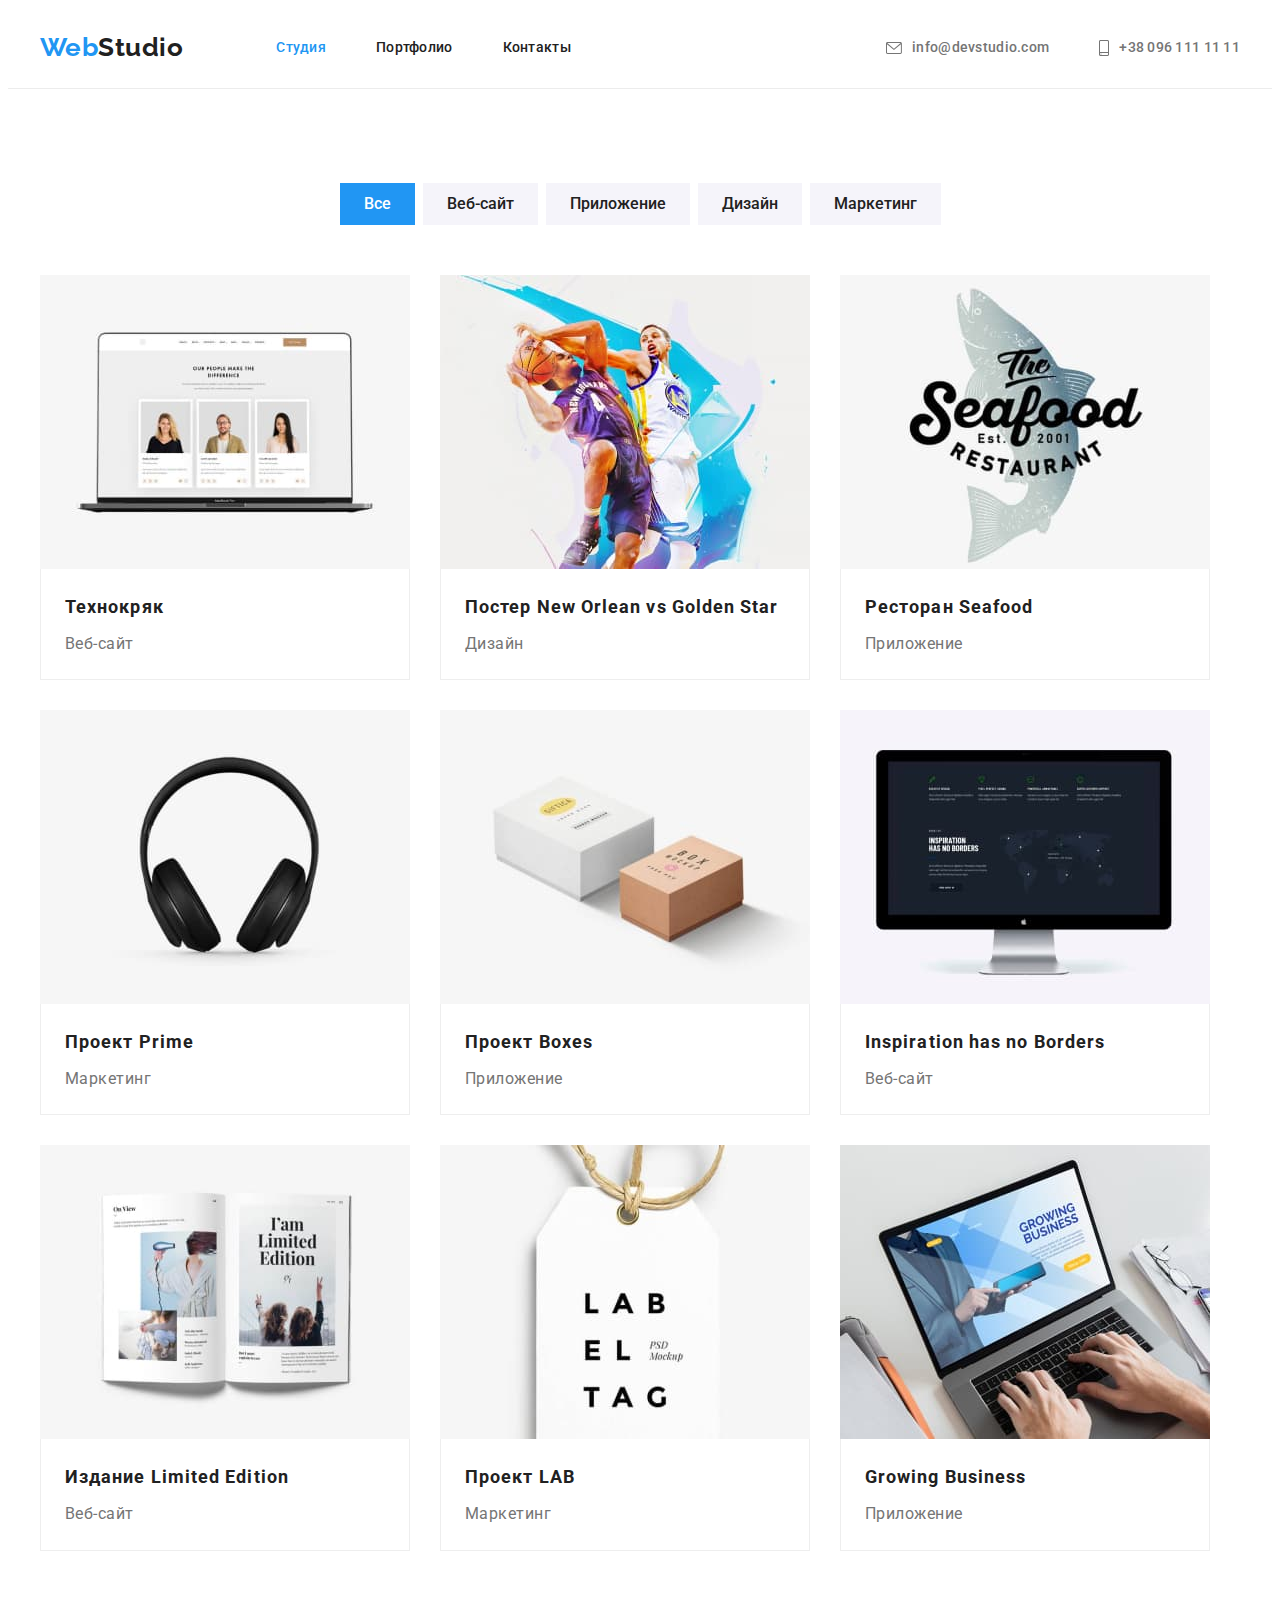
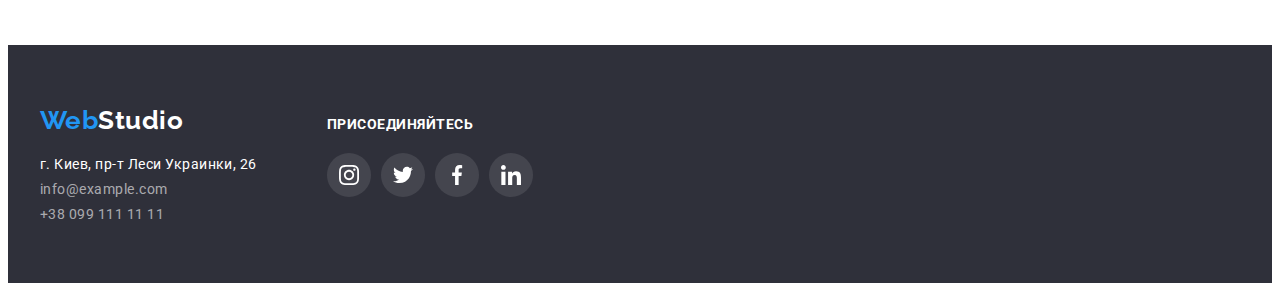
==== portfolio.html @ a0297d85 "+" ====
<!DOCTYPE html>
<html lang="ru">

<head>
    <meta charset="UTF-8">
    <meta http-equiv="X-UA-Compatible" content="IE=edge">
    <meta name="viewport" content="width=device-width, initial-scale=1.0">
    <title>Document</title>
    <link
        href="https://fonts.googleapis.com/css2?family=Raleway:wght@700&family=Roboto:wght@400;500;700;900&display=swap"
        rel="stylesheet">
    <link rel="stylesheet" href="https://cdnjs.cloudflare.com/ajax/libs/modern-normalize/1.1.0/modern-normalize.min.css"
        integrity="sha512-wpPYUAdjBVSE4KJnH1VR1HeZfpl1ub8YT/NKx4PuQ5NmX2tKuGu6U/JRp5y+Y8XG2tV+wKQpNHVUX03MfMFn9Q=="
        crossorigin="anonymous" referrerpolicy="no-referrer" />
    <link rel="stylesheet" href="./css/styles.css">
</head>

<body>
    <!--шапка сайта-->
    <header class="header">
        <div class="container main-nav">
            <nav class="site-nav">
                <a href="./index.html" class="logo-header">
                    <span class="accent-logo">Web</span>Studio
                </a>
                <ul class="site-nav list">
                    <li class="item"><a href="./index.html" class="nav-link active-page">Студия</a></li>
                    <li class="item"><a href="./portfolio.html" class="nav-link">Портфолио</a></li>
                    <li class="item"><a href="" class="nav-link">Контакты</a></li>
                </ul>
            </nav>
            <ul class="info-header">
                <li class="item"><a href="mailto:info@devstudio.com" class="nav-info">
                        <svg class="icon-mail" width="16px" height="12px">
                            <use href='./images/sprite.svg#icon-mail'></use>
                        </svg>
                        info@devstudio.com</a></li>
                <li class="item"><a href="tel:+380961111111" class="nav-info">
                        <svg class="icon-phone" width="10px" height="16px">
                            <use href='./images/sprite.svg#icon-phone'></use>
                        </svg>
                        +38 096 111 11 11</a></li>
            </ul>
        </div>
    </header>

    <!-- main сайта -->
    <main>
        <!-- Портфолио -->
        <section class="section">
            <div class="container">
                <h1 class="portfolio-main visually-hidden">Портфолио</h1>
                <ul class="filter">
                    <li class="item"><button type="button" class="filter-button active-button">Все</button></li>
                    <li class="item"><button type="button" class="filter-button">Веб-сайт</button></li>
                    <li class="item"><button type="button" class="filter-button">Приложение</button></li>
                    <li class="item"><button type="button" class="filter-button">Дизайн</button></li>
                    <li class="item"><button type="button" class="filter-button">Маркетинг</button></li>
                </ul>
                <ul class="portfolio-list">
                    <li class="item">
                        <a href="">
                            <img src="./images/1.jpg" alt="список работников компании на ноутбуке" width="370">
                            <div class="portfolio-box">
                                <h3 class="portfolio-title">Технокряк</h3>
                                <p class="portfolio-text">Веб-сайт</p>
                            </div>
                        </a>
                    </li>
                    <li class="item">
                        <a href="">
                            <img src="./images/2.jpg" alt="два баскетболиста" width="370">
                            <div class="portfolio-box">
                                <h3 class="portfolio-title">Постер New Orlean vs Golden Star</h3>
                                <p class="portfolio-text">Дизайн</p>
                            </div>
                        </a>
                    </li>
                    <li class="item">
                        <a href="">
                            <img src="./images/3.jpg" alt="логотип ресторана с рыбой" width="370">
                            <div class="portfolio-box">
                                <h3 class="portfolio-title">Ресторан Seafood</h3>
                                <p class="portfolio-text">Приложение</p>
                            </div>
                        </a>
                    </li>
                    <li class="item">
                        <a href="">
                            <img src="./images/4.jpg" alt="наушники" width="370">
                            <div class="portfolio-box">
                                <h3 class="portfolio-title">Проект Prime</h3>
                                <p class="portfolio-text">Маркетинг</p>
                            </div>
                        </a>
                    </li>
                    <li class="item">
                        <a href="">
                            <img src="./images/5.jpg" alt="две коробоки" width="370">
                            <div class="portfolio-box">
                                <h3 class="portfolio-title">Проект Boxes</h3>
                                <p class="portfolio-text">Приложение</p>
                            </div>
                        </a>
                    </li>
                    <li class="item">
                        <a href="">
                            <img src="./images/6.jpg" alt="монптор с изображением сайта" width="370">
                            <div class="portfolio-box">
                                <h3 class="portfolio-title">Inspiration has no Borders</h3>
                                <p class="portfolio-text">Веб-сайт</p>
                            </div>
                        </a>
                    </li>
                    <li class="item">
                        <a href="">
                            <img src="./images/7.jpg" alt="страницы журнала">
                            <div class="portfolio-box">
                                <h3 class="portfolio-title">Издание Limited Edition</h3>
                                <p class="portfolio-text">Веб-сайт</p>
                            </div>
                        </a>
                    </li>
                    <li class="item">
                        <a href="">
                            <img src="./images/8.jpg" alt="бирка с названием компании" width="370">
                            <div class="portfolio-box">
                                <h3 class="portfolio-title">Проект LAB</h3>
                                <p class="portfolio-text">Маркетинг</p>
                            </div>
                        </a>
                    </li>
                    <li class="item">
                        <a href="">
                            <img src="./images/9.jpg" alt="руки работающие за компьютером" width="370">
                            <div class="portfolio-box">
                                <h3 class="portfolio-title">Growing Business</h3>
                                <p class="portfolio-text">Приложение</p>
                            </div>
                        </a>
                    </li>
                </ul>
        </section>
        </div>

    </main>
    <!--Футер сайта-->
    <footer class="footer-page">
        <div class="container footer-nav">
            <div class="address-box">
                <a href="./index.html" class="logo-footer">
                    <span class="accent-logo">Web</span>Studio
                </a>
                <address class="address">
                    <a href="https://goo.gl/maps/AYaL6vAWbD5dz4p6A" target="_blank" rel="noopener noreferrer"
                        class="map-link">г. Киев,
                        пр-т Леси Украинки, 26</a>
                    <a href="mailto:info@example.com" class="item">info@example.com</a>
                    <a href="tel:+380991111111" class="item">+38 099 111 11 11</a>
                </address>
            </div>
            <div class="join-box">
                <h2 class="join-title">присоединяйтесь</h2>
                <ul class="join-links">
                    <li class="social-link">
                        <a href="#" class="icon-link" aria-label="instagram">
                            <svg class="" width="20px" height="20px">
                                <use href="./images/sprite.svg#icon-instagram"></use>
                            </svg>
                        </a>
                    </li>
                    <li class="social-link">
                        <a href="#" class="icon-link" aria-label="twitter">
                            <svg class="" width="20px" height="20px">
                                <use href="./images/sprite.svg#icon-twitter"></use>
                            </svg>
                        </a>
                    </li>
                    <li class="social-link">
                        <a href="#" class="icon-link" aria-label="facebook">
                            <svg class="" width="20px" height="20px">
                                <use href="./images/sprite.svg#icon-facebook"></use>
                            </svg>
                        </a>
                    </li>
                    <li class="social-link">
                        <a href="#" class="icon-link" aria-label="linkedin">
                            <svg class="" width="20px" height="20px">
                                <use href="./images/sprite.svg#icon-linkedin"></use>
                            </svg>
                        </a>
                    </li>
                </ul>
            </div>
        </div>
    </footer>
</body>

</html>
---- css/styles.css ----
:root {
  --primary-text-color: #212121;
  --text-color: #757575;
  --accent-text-color: rgba(255, 255, 255, 0.6);
  --accent-color: #2196f3;
  --primary-white-color: #ffffff;
  --accent-white-color: #f5f4fa;
  --bg-color: #2f303a;
  --primary-bg-color: #e5e5e5;
}

body {
  font-family: Roboto, sans-serif;
  font-weight: 500;
  letter-spacing: 0.03em;
  color: var(--primary-text-color);
}

ul {
  list-style: none;
  margin: 0;
  padding: 0;
}

a {
  text-decoration: none;
}

h1,
h2,
h3,
p {
  margin-top: 0;
  margin-bottom: 0;
}

.visually-hidden {
  position: absolute;
  clip: rect(0 0 0 0);
  width: 1px;
  height: 1px;
  margin: -1px;
}

img {
  display: block;
}

.section-title {
  margin-bottom: 50px;

  font-weight: 700;
  font-size: 36px;
  line-height: 1.17;
  text-align: center;
}

.container {
  width: 1200px;
  margin-left: auto;
  margin-right: auto;
  padding-left: 15px;
  padding-right: 15px;
}

.section {
  padding-top: 94px;
  padding-bottom: 94px;
}

.section-nopadding {
  padding-top: 0;
  padding-bottom: 94px;
}

/* --------Header--------- */
/* Лого */
.header {
  border-bottom: 1px solid #ececec;
}

.logo-header {
  margin-right: 93px;

  font-family: Raleway, sans-serif;
  font-weight: 700;
  font-size: 26px;
  line-height: 1.2;
  color: var(--primary-text-color);
}

.logo-footer {
  color: var(--primary-white-color);
  font-family: Raleway;
  font-weight: 700;
  font-size: 26px;
  line-height: 1.19;
}

.accent-logo {
  color: var(--accent-color);
}

/* Навигация */
.main-nav {
  display: flex;
  align-items: center;
}

.site-nav {
  display: flex;
  align-items: center;
}

.info-header {
  display: flex;
  margin-left: auto;
  justify-content: center;
  align-items: center;
}

.info-header .item:not(:last-child) {
  margin-right: 50px;
}

.nav-link {
  display: block;
  padding-top: 32px;
  padding-bottom: 32px;
  font-size: 14px;
  line-height: 1.14;
  letter-spacing: 0.02em;
  color: var(--primary-text-color);
}

.nav-link:hover,
.nav-link:focus {
  color: var(--accent-color);
}

.active-page {
  color: var(--accent-color);
}

.nav-info {
  display: flex;
  align-items: center;
  justify-content: center;
  text-align: center;

  color: var(--text-color);
  fill: var(--text-color);
  font-size: 14px;
  line-height: 1.14;
  letter-spacing: 0.02em;
}

.icon-mail {
  margin-right: 10px;
}

.icon-phone {
  margin-right: 10px;
}

.nav-info:hover,
.nav-info:focus {
  color: var(--accent-color);
  fill: var(--accent-color);
}

.site-nav .item:not(:last-child) {
  margin-right: 50px;
}

/* ------Hero-page------ */
.overlay {
  max-width: 1600px;
  margin-left: auto;
  margin-right: auto;
  background-image: linear-gradient(
      rgba(47, 48, 58, 0.4),
      rgba(47, 48, 58, 0.4)
    ),
    url(../images/headerbg.jpg);
}

.hero-page {
  padding-top: 200px;
  text-align: center;
  background-color: var(--bg-color);
  padding-bottom: 200px;
}

.hero-title {
  margin-bottom: 30px;

  font-weight: 900;
  font-size: 44px;
  line-height: 1.36;
  letter-spacing: 0.06em;
  text-transform: uppercase;
  color: var(--primary-white-color);
}

.hero-button {
  padding: 10px 32px;
  font-family: Roboto;
  font-weight: 700;
  font-size: 16px;
  line-height: 1.9;
  letter-spacing: 0.06em;
  color: var(--primary-white-color);
  background-color: var(--accent-color);
  cursor: pointer;
  box-shadow: 0px 4px 4px rgba(0, 0, 0, 0.15);
  border-radius: 4px;
}

.hero-button:hover,
.hero-button:focus {
  background-color: #188ce8;
}

/* -----Приемущества-----*/
.antena {
  margin-bottom: 30px;
  width: 270px;
  height: 120px;
  background-color: rgba(245, 244, 250, 1);
  background-image: url(../images/antenna.svg);
  background-repeat: no-repeat;
  background-position: center;
  border-radius: 4px;
}

.clock {
  margin-bottom: 30px;
  width: 270px;
  height: 120px;
  background-color: rgba(245, 244, 250, 1);
  background-image: url(../images/clock.svg);
  background-repeat: no-repeat;
  background-position: center;
}

.diagram {
  margin-bottom: 30px;
  width: 270px;
  height: 120px;
  background-color: rgba(245, 244, 250, 1);
  background-image: url(../images/diagram.svg);
  background-repeat: no-repeat;
  background-position: center;
}

.astronaut {
  margin-bottom: 30px;
  width: 270px;
  height: 120px;
  background-color: rgba(245, 244, 250, 1);
  background-image: url(../images/astronaut.svg);
  background-repeat: no-repeat;
  background-position: center;
}

.features-list {
  display: flex;
  flex-wrap: wrap;
}

.features-list .item:not(:last-child) {
  margin-right: 30px;
}

.features-list .item {
  width: 270px;
}

.feautures-title {
  margin-bottom: 10px;

  font-weight: 700;
  font-size: 14px;
  line-height: 1.14;
  text-transform: uppercase;
}

.feautures-text {
  font-weight: 400;
  font-size: 14px;
  line-height: 1.7;
  color: var(--text-color);
}

/* ------Чем Мы Занимаемся------ */
.examples {
  display: flex;
  flex-wrap: wrap;
}

.examples .item:not(:last-child) {
  margin-right: 30px;
}

.examples-title {
  margin-bottom: 50px;
}

/* ------Наша Комнада------- */
.team-list {
  display: flex;
  flex-wrap: wrap;
}

.team-list .item {
  background-color: #fff;
  box-shadow: 0px 1px 3px rgba(0, 0, 0, 0.12), 0px 1px 1px rgba(0, 0, 0, 0.14),
    0px 2px 1px rgba(0, 0, 0, 0.2);
  border-radius: 0px 0px 4px 4px;
}

.team-list .item:not(:last-child) {
  margin-right: 30px;
}

.our-team {
  background-color: var(--accent-white-color);
}

.team-name {
  margin-bottom: 10px;
  font-weight: 500;
  font-size: 16px;
  line-height: 1.2;
  text-align: center;
}

.work-title {
  font-weight: 400;
  font-size: 16px;
  line-height: 1.2;
  text-align: center;
  color: var(--text-color);
}

.team-box {
  padding-top: 30px;
  padding-bottom: 30px;
}

/* Социфльные сети */
.social-links {
  display: flex;
  align-items: center;
  padding-left: 32px;
  padding-right: 32px;
  margin-bottom: 30px;
}

.social-link {
  display: flex;
  flex-wrap: wrap;
  align-items: center;
  justify-content: center;
  width: 44px;
  height: 44px;
}

.social-link:not(:last-child) {
  margin-right: 10px;
}

.link-icon {
  display: flex;
  flex-wrap: wrap;
  align-items: center;
  justify-content: center;
  width: 100%;
  height: 100%;
  border-radius: 50%;
  background-color: var(--primary-white-color);
  fill: #afb1b8;
}

.link-icon:hover,
.link-icon:focus {
  background-color: var(--accent-color);
}

.link-icon:hover .social-icon,
.link-icon:focus .social-icon {
  fill: var(--primary-white-color);
}

/* -----------Постоянные клиенты---------- */
.client-box {
  width: 170px;
  height: 92px;
  border: 1px solid #afb1b8;
  border-radius: 4px;
}

.clients-list {
  display: flex;
  flex-wrap: wrap;
}

.client-icon {
  display: flex;
  flex-wrap: wrap;
  align-items: center;
  justify-content: center;
  width: 100%;
  height: 100%;
}

.client-link:not(:last-child) {
  margin-right: 30px;
}

.company-icon {
  fill: #afb1b8;
}

.client-icon:hover .company-icon,
.client-icon:focus .company-icon {
  fill: var(--accent-color);
}

.client-box:hover,
.client-box:focus {
  border-color: var(--accent-color);
}

/*--------Футер сайта---------*/
.footer-page {
  padding-top: 60px;
  padding-bottom: 60px;
  background-color: var(--bg-color);
  color: var(--primary-white-color);
}

.footer-nav {
  display: flex;
}

.address-box {
  margin-right: 70px;
}

.address {
  display: flex;
  flex-direction: column;
  font-style: normal;
}

.map-link {
  margin-top: 20px;
  margin-bottom: 9px;
  color: var(--primary-white-color);
  font-weight: 400;
  font-size: 14px;
  line-height: 1.17;
}

.address .item {
  color: var(--accent-text-color);
  font-weight: 400;
  font-size: 14px;
  line-height: 1.17;
}

.address .item:hover {
  color: var(--primary-white-color);
}

.address .item:not(:last-child) {
  margin-bottom: 9px;
}

.join-title {
  padding-top: 12px;
  margin-bottom: 20px;

  font-family: Roboto;
  font-weight: 700;
  font-size: 14px;
  line-height: 1.14;
  text-transform: uppercase;
}

.join-links {
  display: flex;
}

.social-link {
  display: flex;
  flex-wrap: wrap;
  align-items: center;
  justify-content: center;
  width: 44px;
  height: 44px;
}

.icon-link {
  display: flex;
  flex-wrap: wrap;
  align-items: center;
  justify-content: center;
  width: 100%;
  height: 100%;
  border-radius: 50%;
  background-color: rgba(255, 255, 255, 0.1);
  fill: var(--primary-white-color);
}

.icon-link:hover,
.icon-link:focus {
  background-color: var(--accent-color);
}

/*-------Портфолио-------- */
.filter {
  display: flex;
  justify-content: center;
  text-align: center;
  margin-top: 0;
  margin-bottom: 50px;
}

.filter .item:not(:last-child) {
  margin-right: 8px;
}

.filter-button {
  padding: 6px 22px;

  color: var(--primary-text-color);
  background-color: var(--accent-white-color);
  font-family: Roboto;
  font-weight: 500;
  font-size: 16px;
  line-height: 1.6;
  text-align: center;
  cursor: pointer;
  border-color: transparent;
}

.filter-button:hover,
.filter-button:focus {
  background-color: var(--accent-color);
  color: var(--primary-white-color);
}

.active-button {
  background-color: var(--accent-color);
  color: var(--primary-white-color);
}

.portfolio-title {
  margin-bottom: 4px;

  font-weight: 700;
  font-size: 18px;
  line-height: 2;
  letter-spacing: 0.06em;
  color: var(--primary-text-color);
}

.portfolio-text {
  color: var(--text-color);
  font-weight: 400;
  font-size: 16px;
  line-height: 1.9;
  color: var(--text-color);
}

.portfolio-list {
  display: flex;
  flex-wrap: wrap;
}

.portfolio-list .item {
  background: #ffffff;
  margin-right: 30px;
  margin-bottom: 30px;
}

.portfolio-list .item:nth-last-child(-n + 3) {
  margin-bottom: 0px;
}

.portfolio-list .item:nth-child(3n) {
  margin-right: 0px;
}

.portfolio-box {
  padding-top: 20px;
  padding-bottom: 20px;
  padding-left: 24px;
  padding-right: 24px;

  background: #ffffff;
  border: 1px solid #eeeeee;
  border-top: none;
}

.portfolio-list .item:hover {
  box-shadow: 0px 1px 1px rgba(0, 0, 0, 0.12),
    0px 4px 4px rgba(104, 14, 14, 0.06), 1px 4px 6px rgba(0, 0, 0, 0.16);
}
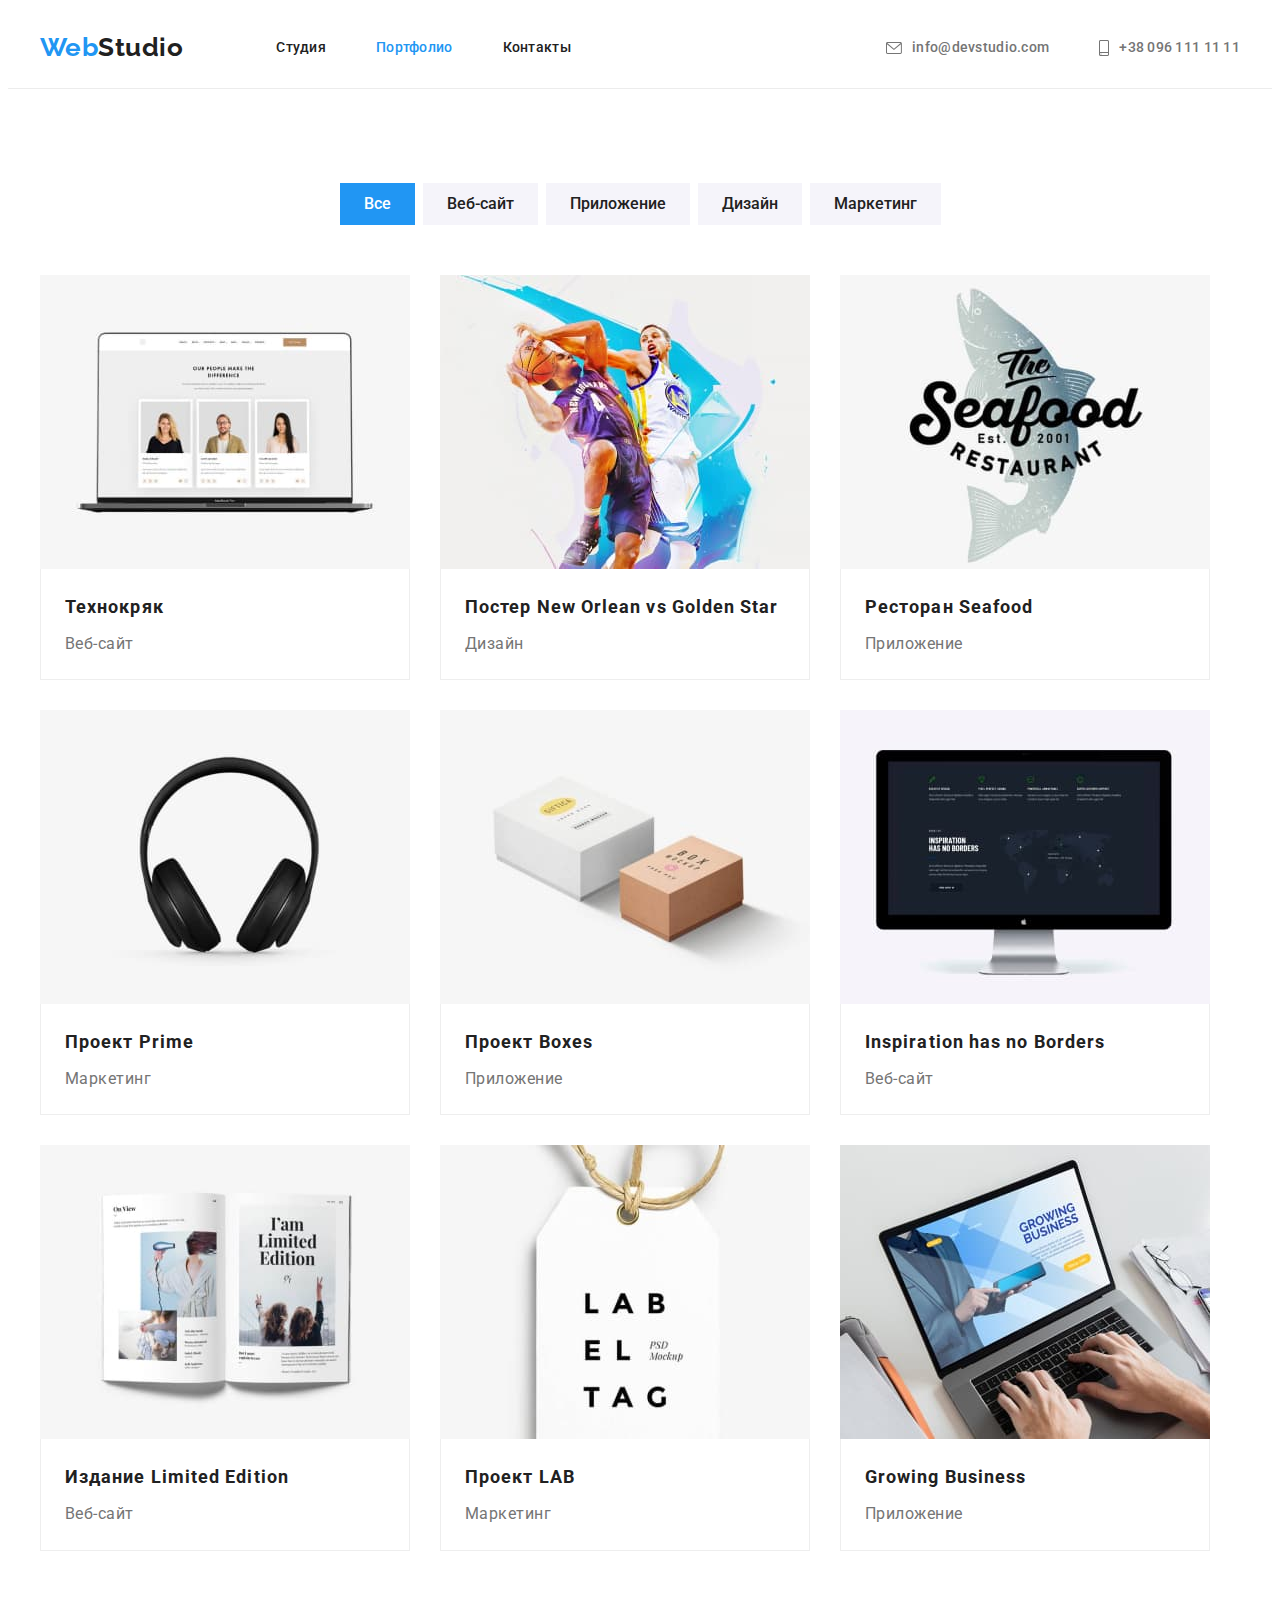
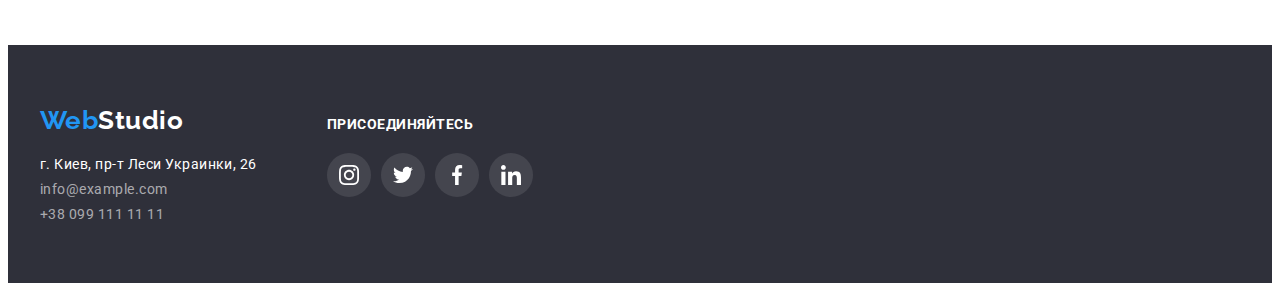
==== commit 153ab0a0: "Update portfolio.html" ====
--- a/portfolio.html
+++ b/portfolio.html
@@ -24,8 +24,8 @@
                     <span class="accent-logo">Web</span>Studio
                 </a>
                 <ul class="site-nav list">
-                    <li class="item"><a href="./index.html" class="nav-link active-page">Студия</a></li>
-                    <li class="item"><a href="./portfolio.html" class="nav-link">Портфолио</a></li>
+                    <li class="item"><a href="./index.html" class="nav-link">Студия</a></li>
+                    <li class="item"><a href="./portfolio.html" class="nav-link active-page">Портфолио</a></li>
                     <li class="item"><a href="" class="nav-link">Контакты</a></li>
                 </ul>
             </nav>
